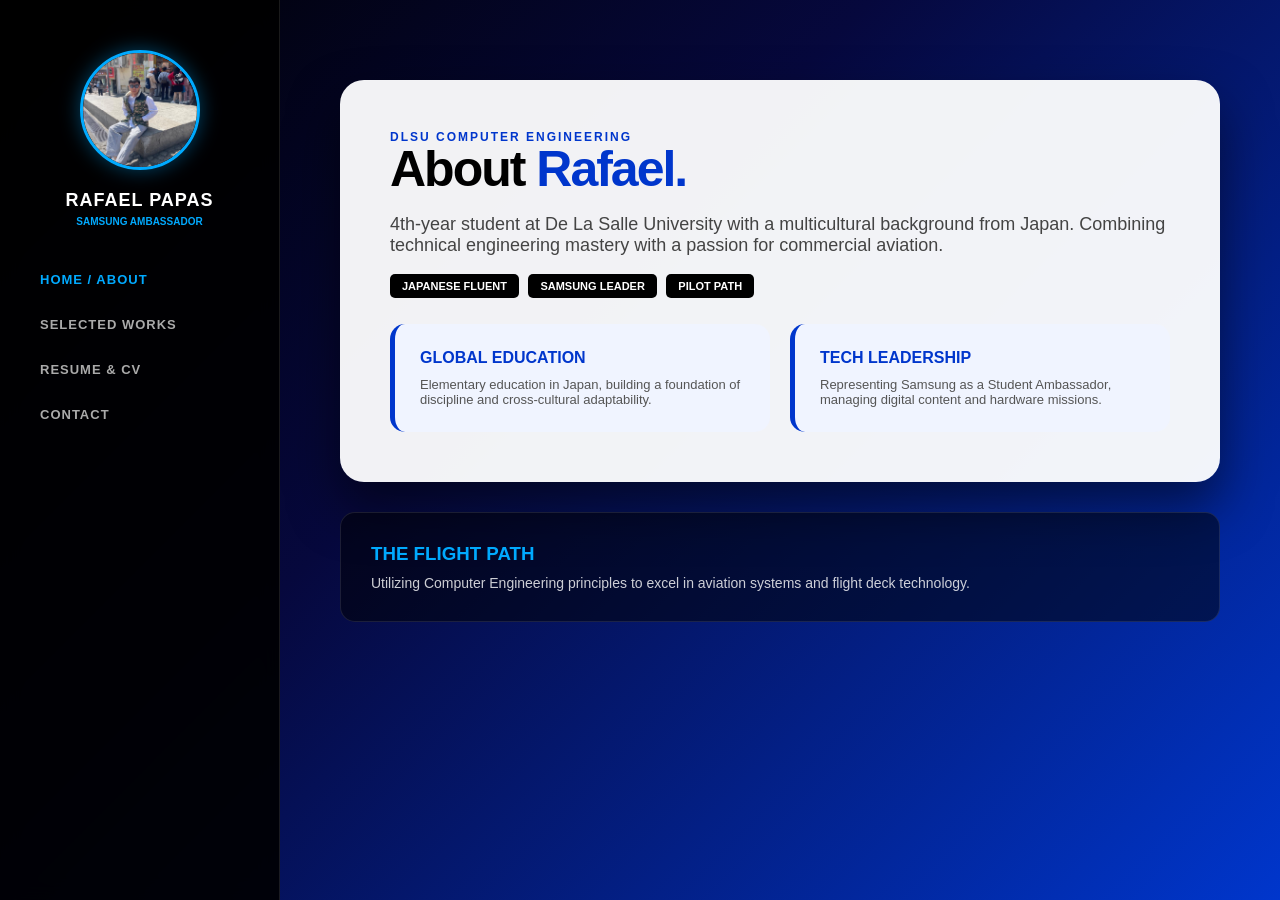
==== index.html @ a9af5c05 "First upload" ====
<!doctype html>
<html class="no-js" lang="en">
<head>
  <meta charset="utf-8">
  <title>About | Rafael Papas</title>
  <meta name="viewport" content="width=device-width, initial-scale=1">
  
  <style>
    /* 1. THE FOUNDATION - THIS FIXES THE WHITE ISSUE */
    * { box-sizing: border-box; margin: 0; padding: 0; }

    body {
        font-family: 'Segoe UI', 'Roboto', Arial, sans-serif;
        /* DEEP SAMSUNG GRADIENT */
        background: linear-gradient(135deg, #000000 0%, #06083d 40%, #0036cc 100%) fixed;
        color: #fff;
        display: flex; /* Creates the sidebar layout */
        min-height: 100vh;
        margin: 0;
    }

    /* 2. SIDEBAR (STAYS DARK) */
    #sidebar {
        width: 280px;
        background: rgba(0, 0, 0, 0.9);
        backdrop-filter: blur(10px);
        padding: 50px 25px;
        position: fixed;
        height: 100vh;
        border-right: 1px solid rgba(255,255,255,0.1);
        z-index: 100;
        display: flex;
        flex-direction: column;
    }

    .profile-img {
        width: 120px;
        height: 120px;
        border-radius: 50%;
        border: 3px solid #00aaff;
        margin: 0 auto 20px;
        display: block;
        box-shadow: 0 0 20px rgba(0, 170, 255, 0.4);
    }

    nav ul { list-style: none; margin-top: 30px; }
    nav a {
        color: #aaa;
        text-decoration: none;
        font-size: 13px;
        font-weight: 700;
        text-transform: uppercase;
        display: block;
        padding: 15px;
        transition: 0.3s;
        letter-spacing: 1px;
    }
    nav a:hover, nav a.active { color: #00aaff; }

    /* 3. CONTENT AREA - MUST BE TRANSPARENT */
    #main-content {
        margin-left: 280px; /* Space for sidebar */
        padding: 80px 60px;
        width: 100%;
        background: transparent !important; /* FORCES GRADIENT TO SHOW */
    }

    /* 4. THE GLASS CARDS (For Readability) */
    .glass-card {
        background: rgba(255, 255, 255, 0.95);
        color: #000;
        padding: 50px;
        border-radius: 24px;
        box-shadow: 0 25px 50px rgba(0,0,0,0.5);
        margin-bottom: 30px;
    }

    .dark-card {
        background: rgba(0, 0, 0, 0.5);
        border: 1px solid rgba(255,255,255,0.1);
        padding: 30px;
        border-radius: 15px;
        color: #fff;
    }

    /* Typography */
    h1 { font-size: 50px; font-weight: 900; letter-spacing: -2px; line-height: 1; margin-bottom: 20px; }
    .accent { color: #0036cc; }
    .tag { background: #000; color: #fff; padding: 6px 12px; border-radius: 5px; font-size: 11px; font-weight: 800; text-transform: uppercase; margin-right: 5px; }
    
    .grid { display: grid; grid-template-columns: 1fr 1fr; gap: 20px; margin-top: 30px; }
    .box { background: #f0f4ff; padding: 25px; border-radius: 15px; border-left: 5px solid #0036cc; }
  </style>
</head>
<body>

  <aside id="sidebar">
    <img src="img/profile.jpg" alt="RP" class="profile-img">
    <div style="text-align: center;">
        <h2 style="font-size: 18px; letter-spacing: 1px;">RAFAEL PAPAS</h2>
        <p style="color: #00aaff; font-size: 10px; font-weight: 800; margin-top: 5px;">SAMSUNG AMBASSADOR</p>
    </div>
    <nav>
      <ul>
        <li><a href="index.html" class="active">HOME / ABOUT</a></li>
        <li><a href="works.html">SELECTED WORKS</a></li>
        <li><a href="resume.html">RESUME & CV</a></li>
        <li><a href="https://www.facebook.com/papas.rafael/" target="_blank">CONTACT</a></li>
      </ul>
    </nav>
  </aside>

  <main id="main-content">
    
    <div class="glass-card">
        <p style="text-transform: uppercase; font-weight: 800; font-size: 12px; color: #0036cc; letter-spacing: 2px;">DLSU Computer Engineering</p>
        <h1>About <span class="accent">Rafael.</span></h1>
        
        <p style="font-size: 18px; color: #444; margin: 20px 0;">
            4th-year student at De La Salle University with a multicultural background from Japan. Combining technical engineering mastery with a passion for commercial aviation.
        </p>

        <div style="margin-bottom: 30px;">
            <span class="tag">Japanese Fluent</span>
            <span class="tag">Samsung Leader</span>
            <span class="tag">Pilot Path</span>
        </div>

        <div class="grid">
            <div class="box">
                <h4 style="color: #0036cc; margin-bottom: 10px;">GLOBAL EDUCATION</h4>
                <p style="font-size: 13px; color: #555;">Elementary education in Japan, building a foundation of discipline and cross-cultural adaptability.</p>
            </div>
            <div class="box">
                <h4 style="color: #0036cc; margin-bottom: 10px;">TECH LEADERSHIP</h4>
                <p style="font-size: 13px; color: #555;">Representing Samsung as a Student Ambassador, managing digital content and hardware missions.</p>
            </div>
        </div>
    </div>

    <div class="dark-card">
        <h3 style="color: #00aaff; margin-bottom: 10px;">THE FLIGHT PATH</h3>
        <p style="font-size: 14px; opacity: 0.8;">Utilizing Computer Engineering principles to excel in aviation systems and flight deck technology.</p>
    </div>

  </main>

</body>
</html>
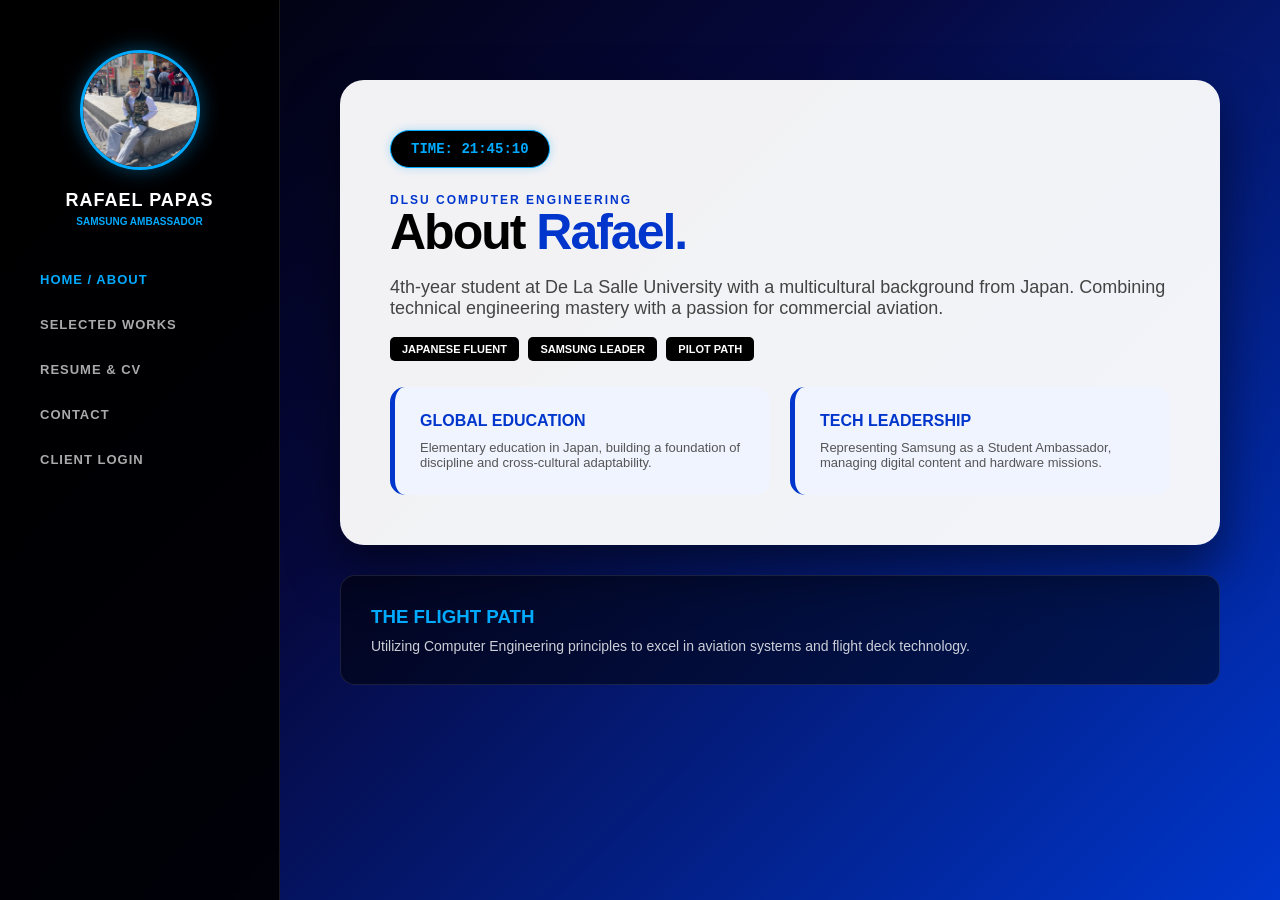
==== commit f39f39ab: "Your descriptive message here" ====
--- a/index.html
+++ b/index.html
@@ -83,6 +83,22 @@
         color: #fff;
     }
 
+    /* 5. LIVE CLOCK STYLE (Added for Lab 6) */
+    #liveClock {
+        font-family: 'Courier New', monospace;
+        font-size: 14px;
+        font-weight: bold;
+        background: #000;
+        color: #00aaff;
+        padding: 10px 20px;
+        border-radius: 50px;
+        display: inline-block;
+        margin-bottom: 25px;
+        border: 1px solid #00aaff;
+        text-transform: uppercase;
+        box-shadow: 0 0 10px rgba(0, 170, 255, 0.3);
+    }
+
     /* Typography */
     h1 { font-size: 50px; font-weight: 900; letter-spacing: -2px; line-height: 1; margin-bottom: 20px; }
     .accent { color: #0036cc; }
@@ -105,7 +121,8 @@
         <li><a href="index.html" class="active">HOME / ABOUT</a></li>
         <li><a href="works.html">SELECTED WORKS</a></li>
         <li><a href="resume.html">RESUME & CV</a></li>
-        <li><a href="https://www.facebook.com/papas.rafael/" target="_blank">CONTACT</a></li>
+        <li><a href="contact.html">CONTACT</a></li>
+        <li><a href="login.html">CLIENT LOGIN</a></li>
       </ul>
     </nav>
   </aside>
@@ -113,6 +130,9 @@
   <main id="main-content">
     
     <div class="glass-card">
+        
+        <div id="liveClock">Loading Time...</div>
+
         <p style="text-transform: uppercase; font-weight: 800; font-size: 12px; color: #0036cc; letter-spacing: 2px;">DLSU Computer Engineering</p>
         <h1>About <span class="accent">Rafael.</span></h1>
         
@@ -145,5 +165,7 @@
 
   </main>
 
+  <script src="js/app.js"></script>
+
 </body>
 </html>
